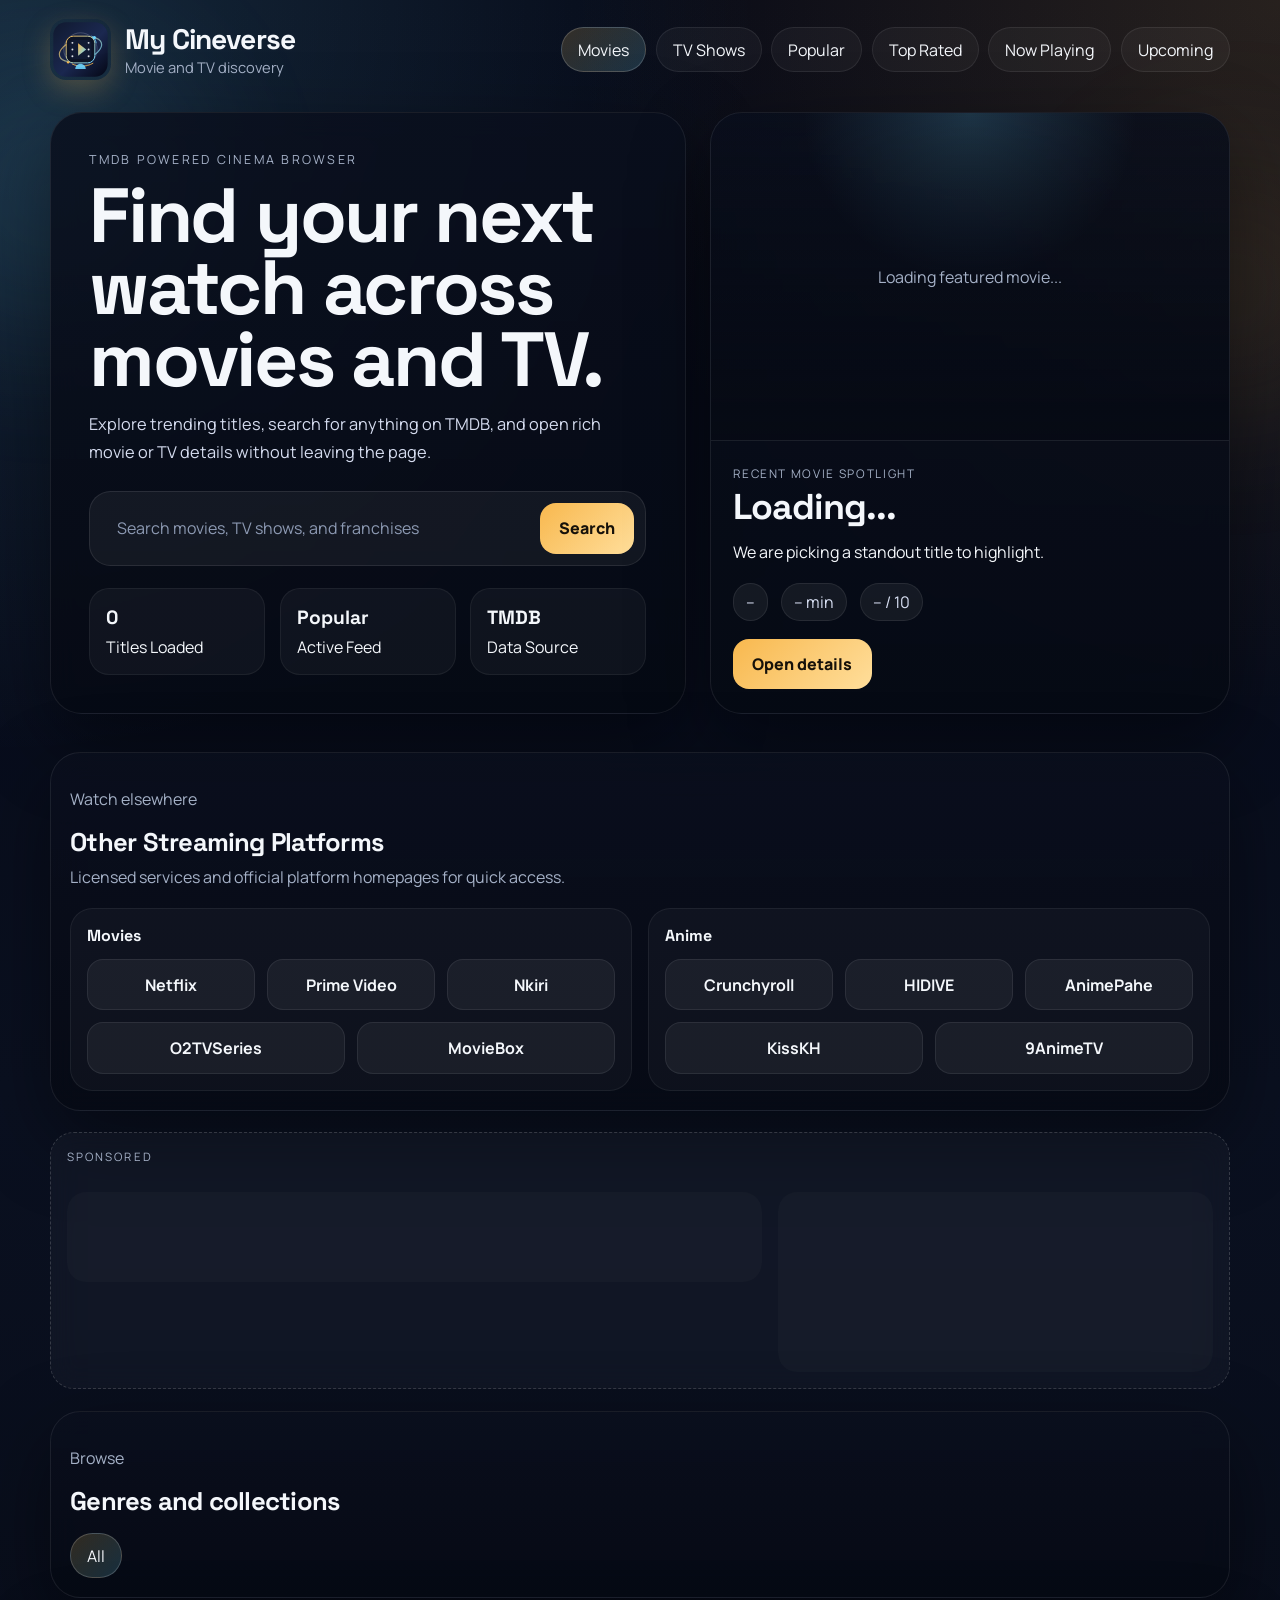
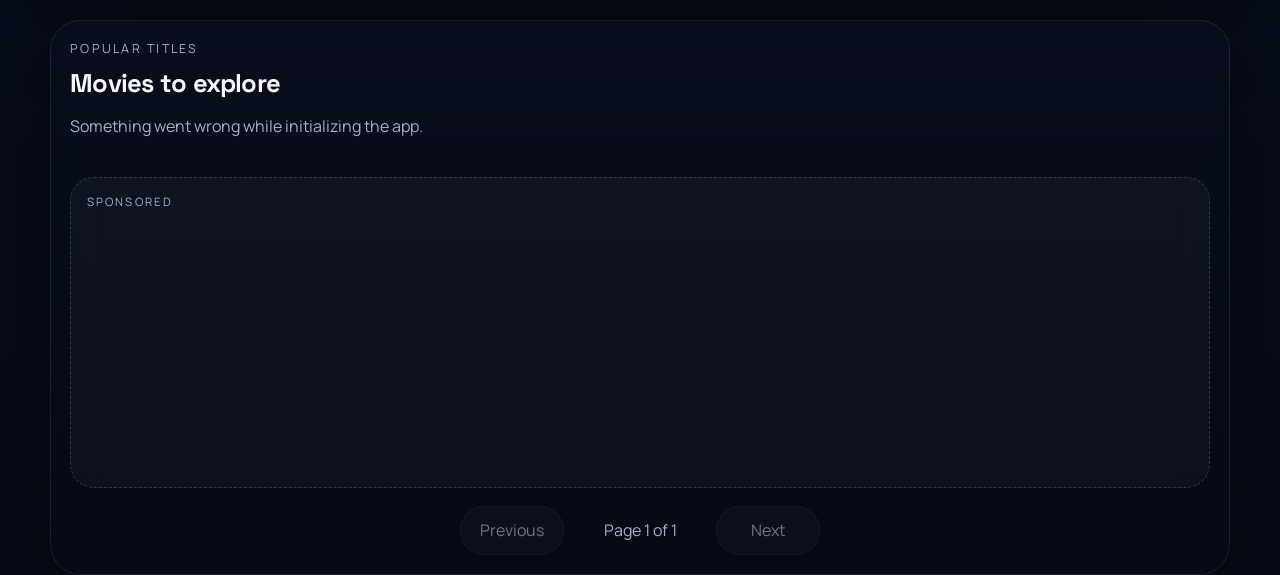
==== index.html @ ca55518a "Switch to Monetag multitag" ====
<!DOCTYPE html>
<html lang="en">
<head>
  <meta charset="UTF-8" />
  <meta name="viewport" content="width=device-width, initial-scale=1.0" />
  <meta name="theme-color" content="#0b1020" />
  <title>MyCineverse | TMDB Movie & TV Explorer</title>
  <link rel="preconnect" href="https://fonts.googleapis.com" />
  <link rel="preconnect" href="https://fonts.gstatic.com" crossorigin />
  <link href="https://fonts.googleapis.com/css2?family=Manrope:wght@400;500;600;700;800&family=Space+Grotesk:wght@500;700&display=swap" rel="stylesheet" />
  <link rel="stylesheet" href="styles.css" />
</head>
<body>
  <div class="bg-orb bg-orb-one"></div>
  <div class="bg-orb bg-orb-two"></div>

  <header class="topbar">
    <a class="brand" href="#">
      <img class="brand-mark" src="assets/images/logo.svg" alt="" aria-hidden="true" />
      <span class="brand-text">
        <strong>My Cineverse</strong>
        <small>Movie and TV discovery</small>
      </span>
    </a>

    <nav class="topbar-links" aria-label="Primary">
      <button class="nav-link active" data-media="movie">Movies</button>
      <button class="nav-link" data-media="tv">TV Shows</button>
      <button class="nav-link" data-section="popular">Popular</button>
      <button class="nav-link" data-section="top_rated">Top Rated</button>
      <button class="nav-link" data-section="now_playing">Now Playing</button>
      <button class="nav-link" data-section="upcoming">Upcoming</button>
    </nav>
  </header>

  <main>
    <section class="hero" id="hero">
      <div class="hero-copy">
        <p class="eyebrow">TMDB powered cinema browser</p>
        <h1>Find your next watch across movies and TV.</h1>
        <p class="hero-text">
          Explore trending titles, search for anything on TMDB, and open rich movie or TV details without leaving the page.
        </p>

        <form class="search-bar" id="search-form" autocomplete="off">
          <input
            id="search-input"
            type="search"
            placeholder="Search movies, TV shows, and franchises"
            aria-label="Search movies and TV"
          />
          <button type="submit">Search</button>
        </form>

        <div class="hero-stats">
          <div>
            <strong id="stat-count">0</strong>
            <span>Titles Loaded</span>
          </div>
          <div>
            <strong id="stat-section">Popular</strong>
            <span>Active Feed</span>
          </div>
          <div>
            <strong id="stat-rating">TMDB</strong>
            <span>Data Source</span>
          </div>
        </div>
      </div>

      <aside class="feature-panel" aria-live="polite">
        <div class="feature-media" id="feature-media">
          <div class="feature-placeholder">Loading featured movie...</div>
        </div>
        <div class="feature-copy">
          <p class="feature-label" id="feature-label">Recent movie spotlight</p>
          <h2 id="feature-title">Loading...</h2>
          <p id="feature-overview">We are picking a standout title to highlight.</p>
          <div class="feature-meta">
            <span id="feature-year">--</span>
            <span id="feature-runtime">-- min</span>
            <span id="feature-score">-- / 10</span>
          </div>
          <button class="ghost-button" id="feature-open">Open details</button>
        </div>
      </aside>
    </section>

    <section class="platforms-panel" aria-labelledby="platforms-title">
      <div class="section-title">
        <p>Watch elsewhere</p>
        <h2 id="platforms-title">Other Streaming Platforms</h2>
      </div>
      <p class="platforms-note">
        Licensed services and official platform homepages for quick access.
      </p>
      <div class="platform-groups">
        <div class="platform-group">
          <h3>Movies</h3>
          <div class="platform-grid">
            <a class="platform-card" href="https://www.netflix.com" target="_blank" rel="noreferrer">Netflix</a>
            <a class="platform-card" href="https://www.primevideo.com" target="_blank" rel="noreferrer">Prime Video</a>
            <a class="platform-card" href="https://nkiri.ink" target="_blank" rel="noreferrer">Nkiri</a>
            <a class="platform-card" href="https://o2tvseries.com" target="_blank" rel="noreferrer">O2TVSeries</a>
            <a class="platform-card" href="https://moviebox.ph" target="_blank" rel="noreferrer">MovieBox</a>
          </div>
        </div>
        <div class="platform-group">
          <h3>Anime</h3>
          <div class="platform-grid">
            <a class="platform-card" href="https://www.crunchyroll.com" target="_blank" rel="noreferrer">Crunchyroll</a>
            <a class="platform-card" href="https://www.hidive.com" target="_blank" rel="noreferrer">HIDIVE</a>
            <a class="platform-card" href="https://animepahe.pw" target="_blank" rel="noreferrer">AnimePahe</a>
            <a class="platform-card" href="https://kisskh.do" target="_blank" rel="noreferrer">KissKH</a>
            <a class="platform-card" href="https://9animetv.do" target="_blank" rel="noreferrer">9AnimeTV</a>
          </div>
        </div>
      </div>
    </section>

    <section class="ad-block ad-top" aria-label="Advertisement">
      <div class="ad-label">Sponsored</div>
      <div class="ad-row">
        <div class="ad-slot ad-slot-728x90" data-ad-slot="leaderboard"></div>
        <div class="ad-slot ad-slot-320x50" data-ad-slot="mobile-banner"></div>
        <div class="ad-slot ad-slot-native" data-ad-slot="native-banner"></div>
      </div>
    </section>

    <section class="toolbar">
      <div class="section-title">
        <p>Browse</p>
        <h2>Genres and collections</h2>
      </div>
      <div class="pill-row" id="genre-row">
        <button class="pill active" data-genre="all">All</button>
        <span class="pill pill-muted">Loading genres...</span>
      </div>
    </section>

    <section class="results">
      <div class="results-head">
        <div>
          <p class="eyebrow" id="results-label">Popular titles</p>
          <h2 id="results-title">Movies to explore</h2>
        </div>
        <button class="text-button" id="clear-search" hidden>Clear search</button>
      </div>

      <div class="status" id="status" role="status" aria-live="polite"></div>
      <div class="movie-grid" id="movie-grid"></div>
      <section class="ad-block ad-rectangle" aria-label="Advertisement">
        <div class="ad-label">Sponsored</div>
        <div class="ad-slot ad-slot-300x250" data-ad-slot="rectangle"></div>
      </section>
      <div class="pagination" id="pagination" aria-label="Pagination">
        <button class="page-button" id="prev-page" disabled>Previous</button>
        <span class="page-indicator" id="page-indicator">Page 1 of 1</span>
        <button class="page-button" id="next-page" disabled>Next</button>
      </div>
    </section>
  </main>

  <dialog class="movie-modal" id="movie-modal">
    <button class="modal-close" id="close-modal" aria-label="Close details">×</button>
    <div class="modal-body" id="modal-body"></div>
  </dialog>

  <script src="assets/js/tmdb-config.js"></script>
  <script src="https://quge5.com/88/tag.min.js" data-zone="239732" async data-cfasync="false"></script>
  <script src="script.js"></script>
</body>
</html>
---- styles.css ----
:root {
  --bg: #070b16;
  --bg-soft: rgba(13, 20, 40, 0.72);
  --surface: rgba(12, 18, 34, 0.9);
  --surface-2: rgba(18, 26, 48, 0.88);
  --line: rgba(255, 255, 255, 0.08);
  --text: #f4f7fb;
  --muted: #a5b1c7;
  --accent: #f8b84e;
  --accent-2: #6dd6ff;
  --good: #5ef0a6;
  --shadow: 0 28px 80px rgba(0, 0, 0, 0.42);
}

* {
  box-sizing: border-box;
}

html {
  scroll-behavior: smooth;
}

body {
  margin: 0;
  min-height: 100vh;
  color: var(--text);
  background:
    radial-gradient(circle at top left, rgba(109, 214, 255, 0.16), transparent 30%),
    radial-gradient(circle at top right, rgba(248, 184, 78, 0.14), transparent 28%),
    linear-gradient(180deg, #050816 0%, #0a1020 50%, #070b16 100%);
  font-family: "Manrope", sans-serif;
  overflow-x: hidden;
}

button,
input {
  font: inherit;
}

button {
  cursor: pointer;
}

.bg-orb {
  position: fixed;
  z-index: -1;
  border-radius: 50%;
  filter: blur(80px);
  opacity: 0.35;
}

.bg-orb-one {
  top: 3rem;
  left: -6rem;
  width: 18rem;
  height: 18rem;
  background: rgba(109, 214, 255, 0.35);
}

.bg-orb-two {
  top: 10rem;
  right: -5rem;
  width: 16rem;
  height: 16rem;
  background: rgba(248, 184, 78, 0.28);
}

.topbar,
main {
  width: min(1180px, calc(100% - 2rem));
  margin: 0 auto;
}

.topbar {
  display: flex;
  align-items: center;
  justify-content: space-between;
  gap: 1rem;
  padding: 1.2rem 0 0.5rem;
}

.brand {
  display: inline-flex;
  align-items: center;
  gap: 0.9rem;
  text-decoration: none;
  color: var(--text);
}

.brand-mark {
  width: 3.8rem;
  height: 3.8rem;
  display: block;
  border-radius: 1rem;
  object-fit: cover;
  box-shadow: 0 10px 28px rgba(248, 184, 78, 0.25);
}

.brand-text {
  display: grid;
  line-height: 1.1;
}

.brand-text strong {
  font-size: clamp(1.55rem, 2.2vw, 2.45rem);
}

.brand-text small {
  font-size: 0.92rem;
  margin-top: 0.2rem;
}

.brand-text strong,
.section-title h2,
.hero h1,
.feature-copy h2,
.results-head h2,
.modal-copy h2 {
  font-family: "Space Grotesk", sans-serif;
  letter-spacing: -0.03em;
}

.brand-text small,
.eyebrow,
.feature-label,
.section-title p,
.results-head p,
.meta-line,
.pill,
.movie-card .card-meta,
.movie-card .card-overview,
.status {
  color: var(--muted);
}

.topbar-links {
  display: flex;
  flex-wrap: wrap;
  gap: 0.6rem;
}

.nav-link,
.pill,
.ghost-button,
.text-button,
.modal-close {
  border: 1px solid var(--line);
  background: rgba(255, 255, 255, 0.04);
  color: var(--text);
  transition: transform 0.2s ease, border-color 0.2s ease, background 0.2s ease;
}

.nav-link,
.pill {
  border-radius: 999px;
  padding: 0.65rem 1rem;
}

.nav-link.active,
.pill.active {
  background: linear-gradient(135deg, rgba(248, 184, 78, 0.18), rgba(109, 214, 255, 0.18));
  border-color: rgba(255, 255, 255, 0.18);
}

.nav-link:hover,
.pill:hover,
.ghost-button:hover,
.text-button:hover,
.modal-close:hover {
  transform: translateY(-1px);
  border-color: rgba(255, 255, 255, 0.18);
}

.hero {
  display: grid;
  grid-template-columns: 1.1fr 0.9fr;
  gap: 1.5rem;
  align-items: stretch;
  padding: 1.5rem 0 1rem;
}

.hero-copy,
.feature-panel,
.toolbar,
.results {
  border: 1px solid var(--line);
  background: linear-gradient(180deg, rgba(10, 15, 29, 0.85), rgba(6, 10, 20, 0.9));
  backdrop-filter: blur(14px);
  box-shadow: var(--shadow);
}

.hero-copy {
  border-radius: 2rem;
  padding: clamp(1.5rem, 3vw, 3rem);
}

.eyebrow {
  margin: 0 0 0.65rem;
  font-size: 0.78rem;
  text-transform: uppercase;
  letter-spacing: 0.18em;
}

.hero h1 {
  margin: 0;
  font-size: clamp(2.6rem, 6vw, 5.5rem);
  line-height: 0.94;
  max-width: 11ch;
}

.hero-text {
  max-width: 58ch;
  font-size: 1.02rem;
  line-height: 1.7;
  color: #d5dcef;
  margin: 1rem 0 1.5rem;
}

.search-bar {
  display: grid;
  grid-template-columns: 1fr auto;
  gap: 0.75rem;
  padding: 0.7rem;
  border-radius: 1.35rem;
  background: rgba(255, 255, 255, 0.05);
  border: 1px solid rgba(255, 255, 255, 0.09);
}

.search-bar input {
  width: 100%;
  border: 0;
  outline: 0;
  background: transparent;
  color: var(--text);
  padding: 0.85rem 0.95rem;
}

.search-bar input::placeholder {
  color: #8d9ab3;
}

.search-bar button,
.ghost-button {
  border-radius: 1rem;
  border: 0;
  background: linear-gradient(135deg, var(--accent), #ffde9b);
  color: #16110a;
  font-weight: 800;
  padding: 0.9rem 1.2rem;
}

.hero-stats {
  display: grid;
  grid-template-columns: repeat(3, minmax(0, 1fr));
  gap: 0.9rem;
  margin-top: 1.4rem;
}

.hero-stats div {
  padding: 1rem;
  border-radius: 1.25rem;
  background: rgba(255, 255, 255, 0.04);
  border: 1px solid rgba(255, 255, 255, 0.06);
}

.hero-stats strong {
  display: block;
  font-family: "Space Grotesk", sans-serif;
  font-size: 1.2rem;
  margin-bottom: 0.35rem;
}

.feature-panel {
  border-radius: 2rem;
  overflow: hidden;
  display: grid;
  grid-template-rows: minmax(280px, 1fr) auto;
}

.feature-panel.is-switching .feature-media,
.feature-panel.is-switching .feature-copy {
  animation: featureSwap 0.55s ease;
}

.feature-media {
  min-height: 290px;
  background:
    linear-gradient(180deg, rgba(6, 10, 20, 0.08), rgba(6, 10, 20, 0.88)),
    radial-gradient(circle at top, rgba(109, 214, 255, 0.2), transparent 40%);
}

.feature-media img {
  width: 100%;
  height: 100%;
  object-fit: cover;
  display: block;
}

.feature-placeholder {
  min-height: 100%;
  display: grid;
  place-items: center;
  color: var(--muted);
  padding: 2rem;
  text-align: center;
}

.feature-copy {
  padding: 1.4rem 1.4rem 1.5rem;
  border-top: 1px solid var(--line);
}

.feature-label {
  margin: 0 0 0.35rem;
  text-transform: uppercase;
  letter-spacing: 0.14em;
  font-size: 0.74rem;
}

.feature-copy h2 {
  margin: 0 0 0.65rem;
  font-size: clamp(1.6rem, 2.8vw, 2.4rem);
}

.feature-copy p {
  margin: 0;
  line-height: 1.7;
}

.feature-meta {
  display: flex;
  flex-wrap: wrap;
  gap: 0.8rem;
  margin: 1rem 0 1.1rem;
  color: #d9e1f4;
}

.feature-meta span {
  padding: 0.45rem 0.75rem;
  border-radius: 999px;
  background: rgba(255, 255, 255, 0.06);
  border: 1px solid rgba(255, 255, 255, 0.08);
}

.toolbar,
.results {
  margin-top: 1.35rem;
  border-radius: 1.9rem;
  padding: 1.2rem;
}

.ad-block {
  margin-top: 1.35rem;
  padding: 1rem;
  border-radius: 1.5rem;
  border: 1px dashed rgba(255, 255, 255, 0.16);
  background: rgba(255, 255, 255, 0.03);
  backdrop-filter: blur(14px);
}

.ad-label {
  margin-bottom: 0.75rem;
  font-size: 0.72rem;
  text-transform: uppercase;
  letter-spacing: 0.18em;
  color: var(--muted);
}

.ad-slot {
  display: flex;
  justify-content: center;
  align-items: center;
  overflow: hidden;
}

.ad-slot-728x90,
.ad-slot-300x250,
.ad-slot-native {
  min-height: 90px;
}

.ad-slot-300x250 {
  min-height: 250px;
}

.ad-slot-native {
  min-height: 180px;
}

.ad-leaderboard {
  display: grid;
  grid-template-columns: 1fr;
  gap: 0.85rem;
}

.ad-top {
  display: grid;
  grid-template-columns: 1fr;
  gap: 1rem;
}

.ad-row {
  display: grid;
  grid-template-columns: 1fr;
  gap: 1rem;
}

.ad-top .ad-slot {
  background: rgba(255, 255, 255, 0.02);
  border-radius: 1.2rem;
  padding: 0.75rem;
}

.ad-page {
  display: grid;
  gap: 1rem;
  max-width: 1024px;
  margin: 0 auto;
  padding: 1rem;
}

.ad-page-copy {
  padding: 1.15rem 1.2rem;
  border-radius: 1.5rem;
  background: rgba(255, 255, 255, 0.05);
  border: 1px solid rgba(255, 255, 255, 0.1);
}

.ad-page-copy h1 {
  margin: 0 0 0.8rem;
  font-size: 1.7rem;
}

.ad-page-copy p {
  margin: 0 0 0.7rem;
  color: var(--muted);
}

.ad-page-note {
  margin-top: 0.2rem;
}

@media (min-width: 901px) {
  .ad-row {
    grid-template-columns: minmax(320px, 1.6fr) minmax(260px, 1fr);
    align-items: start;
  }
}

.platforms-panel {
  margin-top: 1.35rem;
  border-radius: 1.9rem;
  padding: 1.2rem;
  border: 1px solid var(--line);
  background: linear-gradient(180deg, rgba(10, 15, 29, 0.85), rgba(6, 10, 20, 0.9));
  backdrop-filter: blur(14px);
  box-shadow: var(--shadow);
}

.platforms-note {
  margin: 0.4rem 0 1rem;
  color: var(--muted);
  line-height: 1.7;
}

.platform-groups {
  display: grid;
  grid-template-columns: repeat(2, minmax(0, 1fr));
  gap: 1rem;
}

.platform-group {
  padding: 1rem;
  border-radius: 1.4rem;
  background: rgba(255, 255, 255, 0.03);
  border: 1px solid rgba(255, 255, 255, 0.06);
}

.platform-group h3 {
  margin: 0 0 0.85rem;
  font-family: "Space Grotesk", sans-serif;
  font-size: 1rem;
}

.platform-grid {
  display: flex;
  flex-wrap: wrap;
  gap: 0.75rem;
}

.platform-card {
  flex: 1 1 160px;
  display: inline-flex;
  align-items: center;
  justify-content: center;
  min-height: 3rem;
  padding: 0.85rem 1rem;
  border-radius: 1rem;
  border: 1px solid rgba(255, 255, 255, 0.08);
  background: rgba(255, 255, 255, 0.05);
  color: var(--text);
  text-decoration: none;
  font-weight: 700;
  transition: transform 0.2s ease, border-color 0.2s ease, background 0.2s ease;
}

.platform-card:hover {
  transform: translateY(-2px);
  border-color: rgba(255, 255, 255, 0.18);
  background: rgba(255, 255, 255, 0.08);
}

.toolbar {
  display: grid;
  gap: 1rem;
}

.section-title h2,
.results-head h2 {
  margin: 0.15rem 0 0;
  font-size: clamp(1.3rem, 2vw, 2rem);
}

.pill-row {
  display: flex;
  flex-wrap: wrap;
  gap: 0.65rem;
}

.pill-muted {
  color: #7e889e;
}

.results-head {
  display: flex;
  align-items: center;
  justify-content: space-between;
  gap: 1rem;
  margin-bottom: 1rem;
}

.text-button {
  border-radius: 999px;
  padding: 0.65rem 0.95rem;
}

.status {
  min-height: 1.5rem;
  margin-bottom: 1rem;
}

.pagination {
  display: flex;
  align-items: center;
  justify-content: center;
  gap: 0.75rem;
  margin-top: 1.1rem;
}

.page-button {
  border: 1px solid var(--line);
  border-radius: 999px;
  background: rgba(255, 255, 255, 0.05);
  color: var(--text);
  padding: 0.8rem 1rem;
  min-width: 6.5rem;
}

.page-button:disabled {
  opacity: 0.45;
  cursor: not-allowed;
}

.page-indicator {
  min-width: 8rem;
  text-align: center;
  color: var(--muted);
}

.movie-grid {
  display: grid;
  grid-template-columns: repeat(auto-fill, minmax(160px, 1fr));
  gap: 1rem;
}

.movie-card {
  border-radius: 1.4rem;
  overflow: hidden;
  border: 1px solid rgba(255, 255, 255, 0.08);
  background: linear-gradient(180deg, rgba(255, 255, 255, 0.05), rgba(255, 255, 255, 0.02));
  min-height: 100%;
  display: flex;
  flex-direction: column;
  transition: transform 0.22s ease, border-color 0.22s ease;
}

.movie-card:hover {
  transform: translateY(-4px);
  border-color: rgba(255, 255, 255, 0.18);
}

.poster-wrap {
  aspect-ratio: 2 / 3;
  position: relative;
  overflow: hidden;
  background: #10192f;
}

.poster-wrap img {
  width: 100%;
  height: 100%;
  object-fit: cover;
  display: block;
}

.rating-badge {
  position: absolute;
  top: 0.8rem;
  left: 0.8rem;
  padding: 0.4rem 0.6rem;
  border-radius: 999px;
  background: rgba(7, 11, 22, 0.82);
  border: 1px solid rgba(255, 255, 255, 0.12);
  font-size: 0.82rem;
  font-weight: 700;
}

.movie-card-body {
  padding: 0.9rem;
  display: grid;
  gap: 0.45rem;
}

.movie-card h3 {
  margin: 0;
  font-size: 1rem;
  line-height: 1.25;
}

.movie-card .card-meta {
  display: flex;
  justify-content: space-between;
  gap: 0.5rem;
  font-size: 0.86rem;
}

.movie-card .card-overview {
  margin: 0;
  font-size: 0.9rem;
  line-height: 1.55;
  display: -webkit-box;
  -webkit-line-clamp: 3;
  -webkit-box-orient: vertical;
  overflow: hidden;
}

.movie-card .open-details {
  margin-top: 0.2rem;
  border: 0;
  border-radius: 0.9rem;
  background: rgba(255, 255, 255, 0.06);
  color: var(--text);
  padding: 0.7rem 0.9rem;
}

.movie-modal {
  width: min(920px, calc(100% - 1.25rem));
  border: 1px solid rgba(255, 255, 255, 0.1);
  border-radius: 1.8rem;
  background: linear-gradient(180deg, rgba(12, 18, 34, 0.98), rgba(8, 12, 24, 0.98));
  color: var(--text);
  box-shadow: var(--shadow);
  padding: 1rem;
}

.movie-modal::backdrop {
  background: rgba(2, 4, 10, 0.72);
  backdrop-filter: blur(8px);
}

.modal-close {
  width: 2.5rem;
  height: 2.5rem;
  border-radius: 50%;
  float: right;
  font-size: 1.3rem;
}

.modal-body {
  clear: both;
  display: grid;
  grid-template-columns: 280px minmax(0, 1fr);
  gap: 1.25rem;
  padding-top: 0.25rem;
}

.modal-poster {
  border-radius: 1.2rem;
  overflow: hidden;
  background: #10192f;
  aspect-ratio: 2 / 3;
}

.modal-poster img {
  width: 100%;
  height: 100%;
  display: block;
  object-fit: cover;
}

.modal-copy h2 {
  margin: 0;
  font-size: clamp(1.8rem, 3vw, 3rem);
}

.modal-copy .meta-line {
  display: flex;
  flex-wrap: wrap;
  gap: 0.75rem;
  margin: 0.8rem 0 1rem;
}

.meta-pill {
  padding: 0.45rem 0.72rem;
  border-radius: 999px;
  background: rgba(255, 255, 255, 0.06);
  border: 1px solid rgba(255, 255, 255, 0.08);
}

.modal-copy p {
  line-height: 1.75;
  color: #d7dfef;
}

.cast-list,
.genre-list {
  display: flex;
  flex-wrap: wrap;
  gap: 0.5rem;
  margin-top: 1rem;
}

.cast-list span,
.genre-list span {
  padding: 0.45rem 0.7rem;
  border-radius: 999px;
  background: rgba(255, 255, 255, 0.05);
  border: 1px solid rgba(255, 255, 255, 0.06);
}

.modal-actions {
  display: flex;
  flex-wrap: wrap;
  gap: 0.75rem;
  margin-top: 1.2rem;
}

.modal-actions a,
.modal-actions button {
  display: inline-flex;
  align-items: center;
  justify-content: center;
  border-radius: 1rem;
  padding: 0.85rem 1rem;
  text-decoration: none;
}

.modal-actions .primary {
  background: linear-gradient(135deg, var(--accent), #ffe2a3);
  color: #16110a;
  font-weight: 800;
}

.modal-actions .secondary {
  background: rgba(255, 255, 255, 0.05);
  color: var(--text);
  border: 1px solid rgba(255, 255, 255, 0.08);
}

.watch-section {
  margin-top: 1rem;
}

.watch-section h3 {
  margin: 0 0 0.75rem;
  font-family: "Space Grotesk", sans-serif;
  font-size: 1rem;
}

.provider-grid {
  display: flex;
  flex-wrap: wrap;
  gap: 0.65rem;
}

.provider-pill,
.provider-empty {
  display: inline-flex;
  align-items: center;
  justify-content: center;
  padding: 0.75rem 0.9rem;
  border-radius: 999px;
  border: 1px solid rgba(255, 255, 255, 0.08);
  background: rgba(255, 255, 255, 0.05);
  color: var(--text);
}

.provider-pill {
  text-decoration: none;
  transition: transform 0.2s ease, border-color 0.2s ease, background 0.2s ease;
}

.provider-pill:hover {
  transform: translateY(-1px);
  border-color: rgba(255, 255, 255, 0.18);
  background: rgba(255, 255, 255, 0.08);
}

.skeleton {
  position: relative;
  overflow: hidden;
  background: rgba(255, 255, 255, 0.05);
}

.skeleton::after {
  content: "";
  position: absolute;
  inset: 0;
  transform: translateX(-100%);
  background: linear-gradient(90deg, transparent, rgba(255, 255, 255, 0.12), transparent);
  animation: shimmer 1.4s infinite;
}

.error-page {
  min-height: 100vh;
  display: grid;
  place-items: center;
  width: min(1180px, calc(100% - 2rem));
  margin: 0 auto;
}

.error-card {
  width: min(760px, 100%);
  padding: clamp(1.8rem, 4vw, 3.5rem);
  border-radius: 2rem;
  border: 1px solid var(--line);
  background: linear-gradient(180deg, rgba(10, 15, 29, 0.92), rgba(6, 10, 20, 0.96));
  box-shadow: var(--shadow);
  text-align: center;
}

.error-card h1 {
  margin: 0;
  font-family: "Space Grotesk", sans-serif;
  font-size: clamp(4rem, 12vw, 8rem);
  line-height: 1;
  letter-spacing: -0.06em;
}

.error-card h2 {
  margin: 0.5rem 0 1rem;
  font-family: "Space Grotesk", sans-serif;
  font-size: clamp(1.4rem, 3vw, 2.2rem);
}

.error-card p {
  margin: 0 auto 1.5rem;
  max-width: 52ch;
  color: #d7dfef;
  line-height: 1.75;
}

@keyframes shimmer {
  100% {
    transform: translateX(100%);
  }
}

@keyframes featureSwap {
  0% {
    opacity: 0.4;
    transform: translateX(18px);
  }
  100% {
    opacity: 1;
    transform: translateX(0);
  }
}

@media (max-width: 920px) {
  .hero,
  .modal-body {
    grid-template-columns: 1fr;
  }

  .feature-panel {
    order: -1;
  }

  .platform-groups {
    grid-template-columns: 1fr;
  }
}

@media (max-width: 700px) {
  .topbar,
  main {
    width: min(100%, calc(100% - 1rem));
  }

  .topbar {
    flex-direction: column;
    align-items: flex-start;
    padding-top: 0.85rem;
  }

  .brand {
    gap: 0.7rem;
  }

  .brand-mark {
    width: 3.2rem;
    height: 3.2rem;
    flex: 0 0 auto;
  }

  .brand-text strong {
    font-size: clamp(1.35rem, 6vw, 1.8rem);
  }

  .brand-text small {
    font-size: 0.78rem;
  }

  .topbar-links {
    width: 100%;
    flex-wrap: nowrap;
    overflow-x: auto;
    padding-bottom: 0.25rem;
    scrollbar-width: none;
  }

  .topbar-links::-webkit-scrollbar {
    display: none;
  }

  .nav-link {
    flex: 0 0 auto;
    white-space: nowrap;
    padding: 0.55rem 0.85rem;
    font-size: 0.92rem;
  }

  .hero {
    gap: 1rem;
    padding-top: 1rem;
  }

  .hero-copy,
  .feature-copy,
  .toolbar,
  .results,
  .platforms-panel,
  .ad-block {
    border-radius: 1.35rem;
    padding: 1rem;
  }

  .hero-copy {
    padding: 1.15rem;
  }

  .hero h1 {
    font-size: clamp(2.1rem, 9vw, 3rem);
    line-height: 1;
    max-width: 12ch;
  }

  .hero-text {
    font-size: 0.95rem;
    line-height: 1.65;
    margin: 0.85rem 0 1rem;
  }

  .search-bar {
    grid-template-columns: 1fr;
    gap: 0.6rem;
    padding: 0.55rem;
    border-radius: 1rem;
  }

  .search-bar input,
  .search-bar button {
    padding: 0.8rem 0.9rem;
  }

  .search-bar button {
    width: 100%;
  }

  .hero-stats {
    grid-template-columns: 1fr;
    gap: 0.6rem;
    margin-top: 1rem;
  }

  .hero-stats div {
    padding: 0.85rem;
  }

  .feature-panel {
    border-radius: 1.35rem;
  }

  .feature-media {
    min-height: 220px;
  }

  .feature-copy h2 {
    font-size: 1.4rem;
  }

  .feature-meta {
    gap: 0.45rem;
    margin: 0.85rem 0 0.95rem;
  }

  .feature-meta span,
  .pill,
  .page-button,
  .provider-pill,
  .provider-empty,
  .platform-card {
    font-size: 0.9rem;
  }

  .platform-grid {
    gap: 0.55rem;
  }

  .platform-card {
    min-height: 2.65rem;
  }

  .ad-block {
    padding: 0.85rem;
  }

  .ad-label {
    margin-bottom: 0.55rem;
  }

  .ad-slot {
    width: 100%;
  }

  .ad-slot-native {
    min-height: 140px;
  }

  .results-head {
    flex-direction: column;
    align-items: flex-start;
    gap: 0.65rem;
    margin-bottom: 0.9rem;
  }

  .results h2 {
    font-size: 1.35rem;
  }

  .movie-grid {
    grid-template-columns: repeat(2, minmax(0, 1fr));
    gap: 0.75rem;
  }

  .movie-card {
    border-radius: 1rem;
  }

  .movie-card-body {
    padding: 0.75rem;
    gap: 0.35rem;
  }

  .movie-card h3 {
    font-size: 0.95rem;
  }

  .movie-card .card-overview {
    font-size: 0.82rem;
    line-height: 1.45;
    -webkit-line-clamp: 2;
  }

  .results {
    padding-bottom: 1rem;
  }

  .pagination {
    flex-wrap: wrap;
    gap: 0.55rem;
    margin-top: 0.9rem;
  }

  .page-indicator {
    width: 100%;
    order: -1;
  }

  .page-button {
    min-width: 0;
    flex: 1 1 40%;
  }

  .movie-modal {
    width: min(100%, calc(100% - 0.5rem));
    padding: 0.8rem;
  }

  .modal-close {
    width: 2.2rem;
    height: 2.2rem;
  }

  .modal-body {
    gap: 1rem;
  }

  .modal-poster {
    aspect-ratio: 16 / 20;
  }

  .modal-copy h2 {
    font-size: 1.45rem;
  }

  .cast-list span,
  .genre-list span {
    font-size: 0.84rem;
  }

  .watch-section h3 {
    font-size: 0.95rem;
  }

  .ad-slot-728x90,
  .ad-slot-300x250 {
    display: none;
  }

  .ad-slot-320x50 {
    display: flex;
    min-height: 50px;
  }
}

@media (min-width: 701px) {
  .ad-slot-320x50 {
    display: none;
  }

  .ad-leaderboard,
  .ad-rectangle,
  .ad-native {
    max-width: 100%;
  }
}
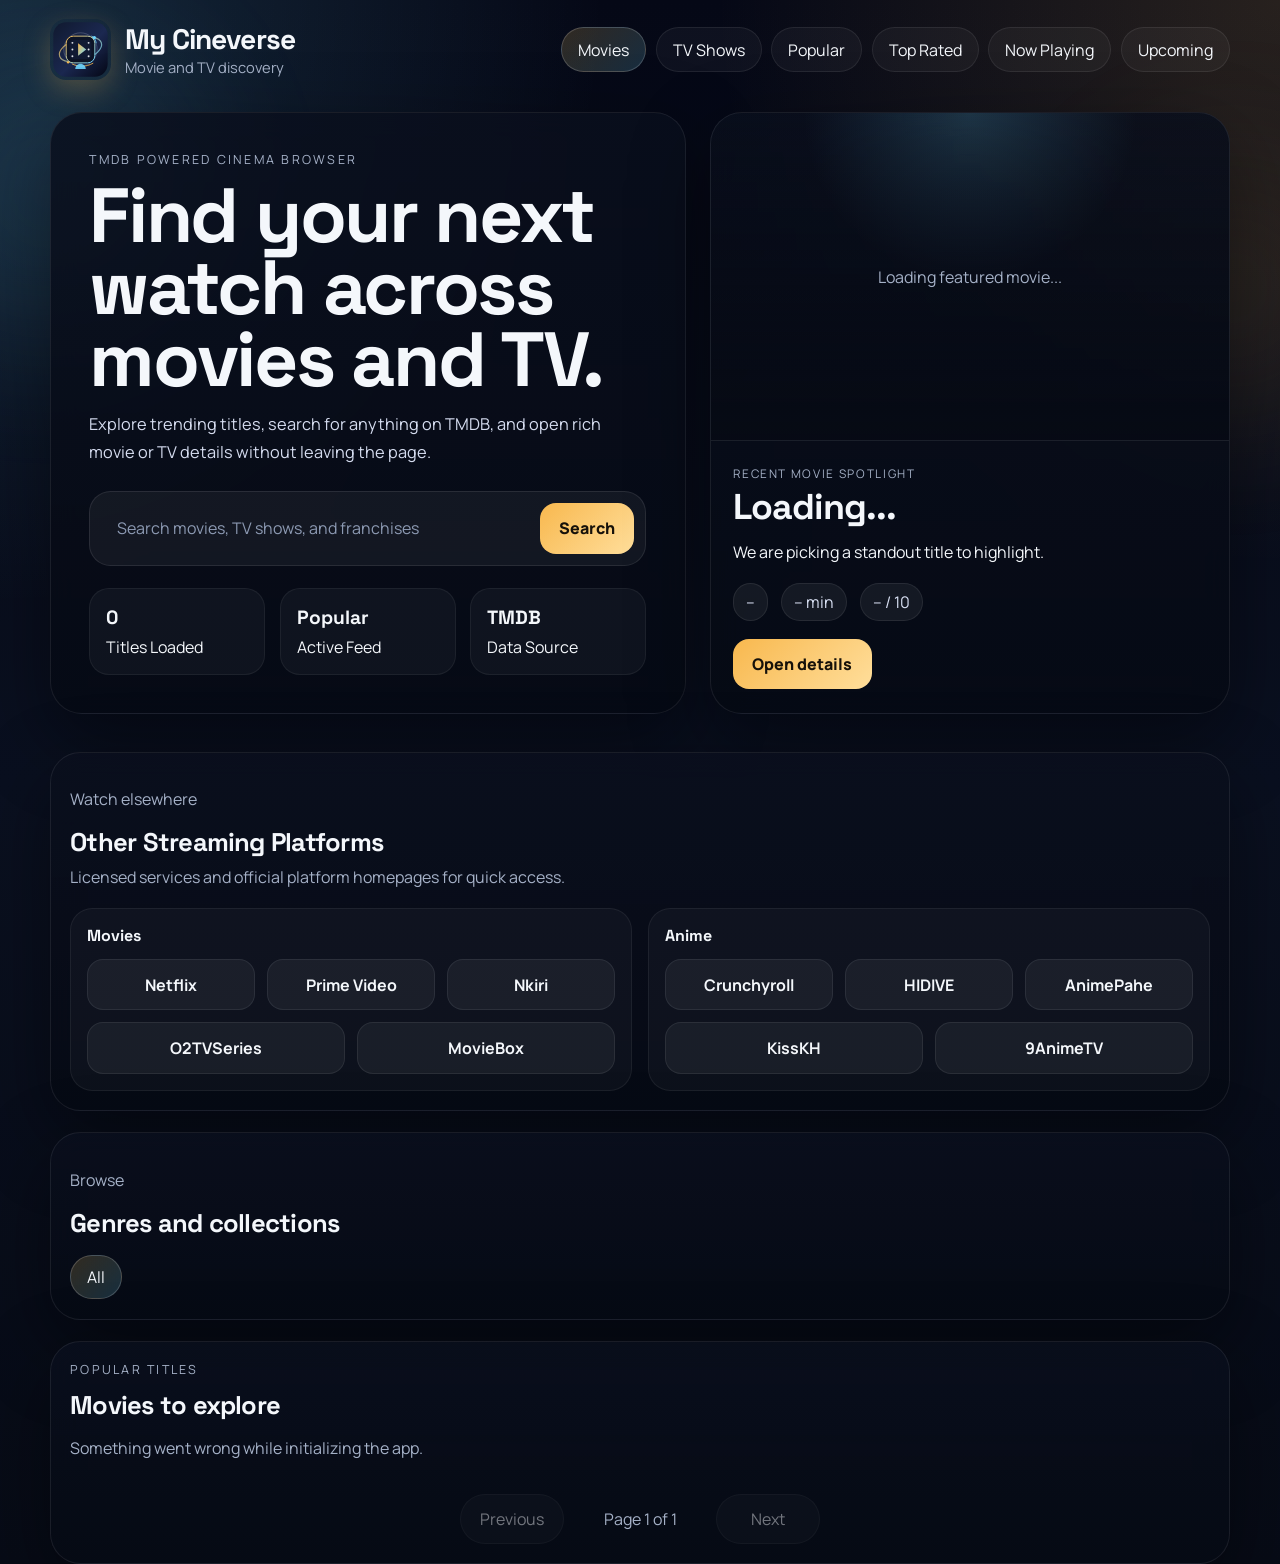
==== commit ee9dea2b: "Remove empty sponsored sections" ====
--- a/index.html
+++ b/index.html
@@ -118,15 +118,6 @@
       </div>
     </section>
 
-    <section class="ad-block ad-top" aria-label="Advertisement">
-      <div class="ad-label">Sponsored</div>
-      <div class="ad-row">
-        <div class="ad-slot ad-slot-728x90" data-ad-slot="leaderboard"></div>
-        <div class="ad-slot ad-slot-320x50" data-ad-slot="mobile-banner"></div>
-        <div class="ad-slot ad-slot-native" data-ad-slot="native-banner"></div>
-      </div>
-    </section>
-
     <section class="toolbar">
       <div class="section-title">
         <p>Browse</p>
@@ -149,10 +140,6 @@
 
       <div class="status" id="status" role="status" aria-live="polite"></div>
       <div class="movie-grid" id="movie-grid"></div>
-      <section class="ad-block ad-rectangle" aria-label="Advertisement">
-        <div class="ad-label">Sponsored</div>
-        <div class="ad-slot ad-slot-300x250" data-ad-slot="rectangle"></div>
-      </section>
       <div class="pagination" id="pagination" aria-label="Pagination">
         <button class="page-button" id="prev-page" disabled>Previous</button>
         <span class="page-indicator" id="page-indicator">Page 1 of 1</span>
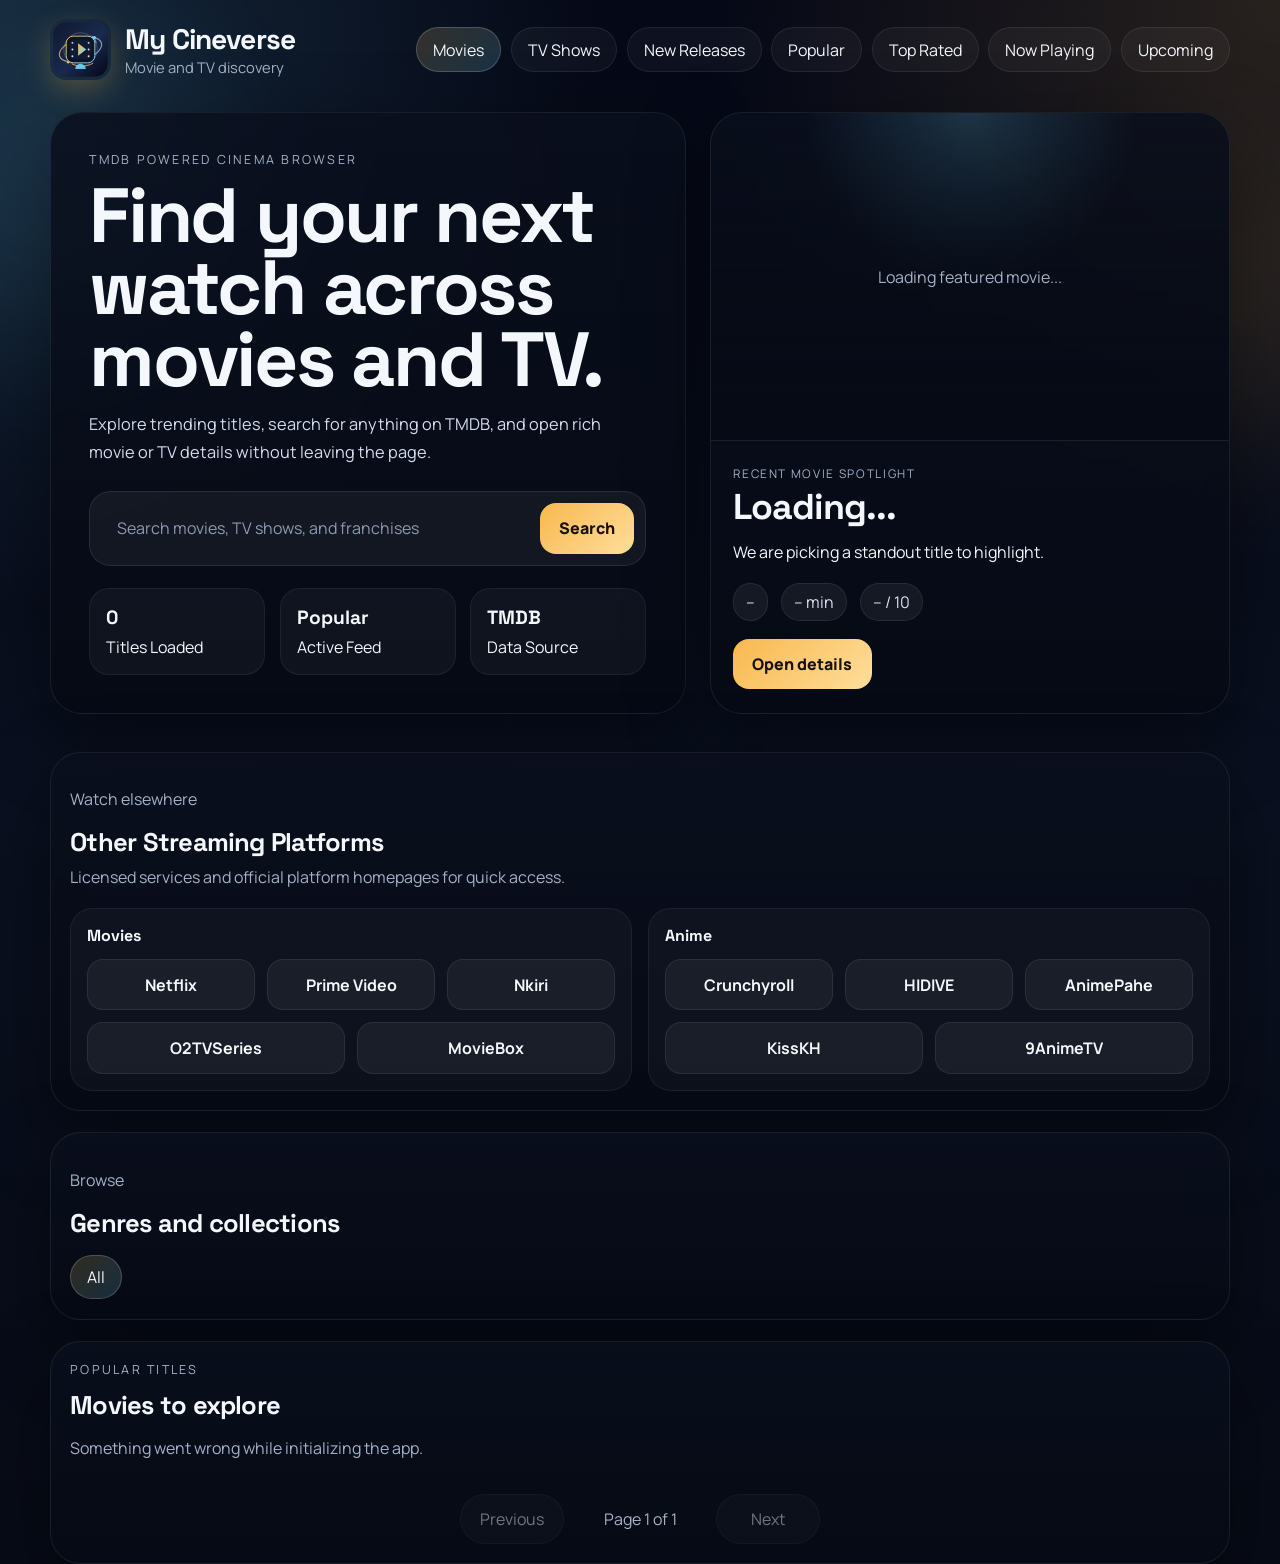
==== commit d4761497: "Add live new releases feed" ====
--- a/index.html
+++ b/index.html
@@ -26,6 +26,7 @@
     <nav class="topbar-links" aria-label="Primary">
       <button class="nav-link active" data-media="movie">Movies</button>
       <button class="nav-link" data-media="tv">TV Shows</button>
+      <button class="nav-link" data-section="new_releases">New Releases</button>
       <button class="nav-link" data-section="popular">Popular</button>
       <button class="nav-link" data-section="top_rated">Top Rated</button>
       <button class="nav-link" data-section="now_playing">Now Playing</button>
--- a/styles.css
+++ b/styles.css
@@ -777,6 +777,12 @@
   border: 1px solid rgba(255, 255, 255, 0.08);
 }
 
+.modal-actions .sponsored {
+  background: linear-gradient(135deg, #7de2a7, #c9f8dd);
+  color: #08140d;
+  font-weight: 800;
+}
+
 .watch-section {
   margin-top: 1rem;
 }
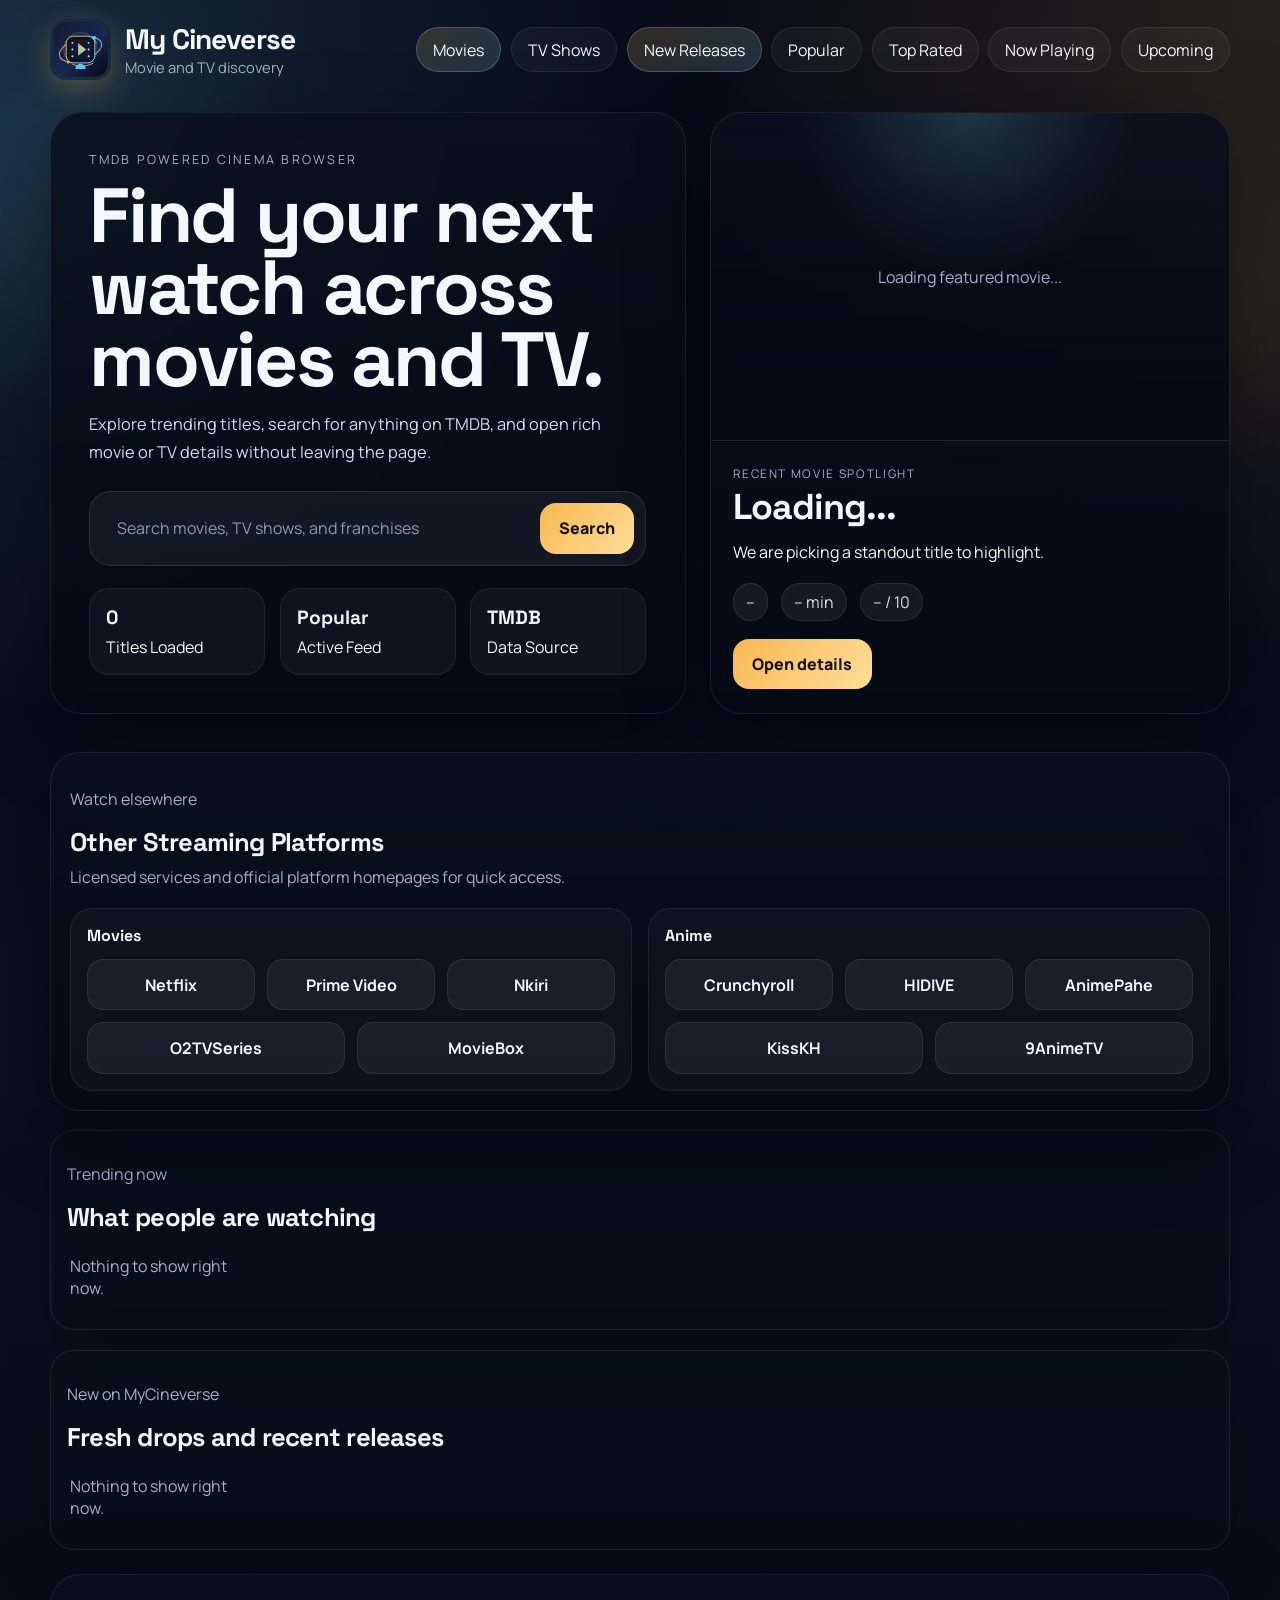
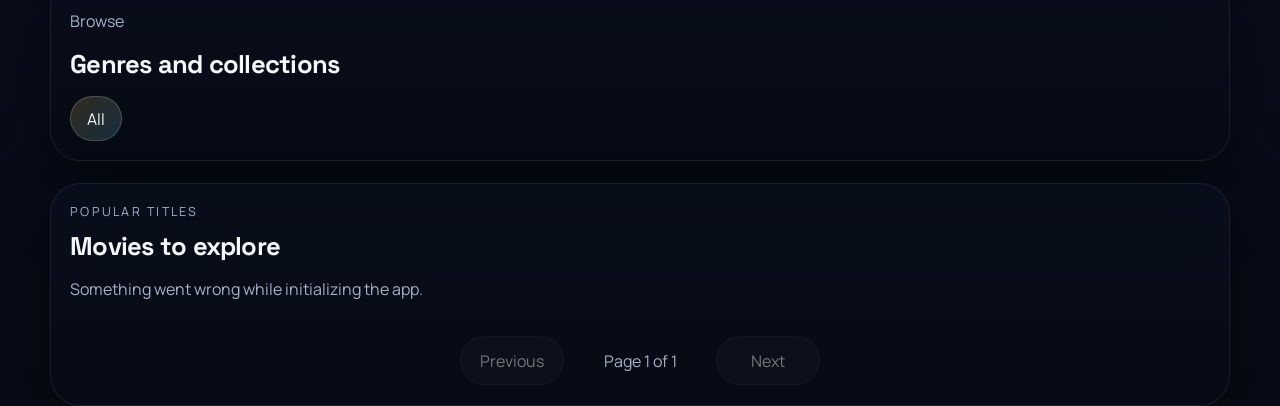
==== commit 5b7178eb: "Add trending and new release shelves" ====
--- a/index.html
+++ b/index.html
@@ -26,7 +26,7 @@
     <nav class="topbar-links" aria-label="Primary">
       <button class="nav-link active" data-media="movie">Movies</button>
       <button class="nav-link" data-media="tv">TV Shows</button>
-      <button class="nav-link" data-section="new_releases">New Releases</button>
+      <button class="nav-link active" data-section="new_releases">New Releases</button>
       <button class="nav-link" data-section="popular">Popular</button>
       <button class="nav-link" data-section="top_rated">Top Rated</button>
       <button class="nav-link" data-section="now_playing">Now Playing</button>
@@ -119,6 +119,23 @@
       </div>
     </section>
 
+    <section class="shelves" aria-label="Featured content rows">
+      <div class="shelf">
+        <div class="section-title shelf-head">
+          <p>Trending now</p>
+          <h2>What people are watching</h2>
+        </div>
+        <div class="shelf-track" id="trending-row"></div>
+      </div>
+      <div class="shelf">
+        <div class="section-title shelf-head">
+          <p>New on MyCineverse</p>
+          <h2>Fresh drops and recent releases</h2>
+        </div>
+        <div class="shelf-track" id="new-on-row"></div>
+      </div>
+    </section>
+
     <section class="toolbar">
       <div class="section-title">
         <p>Browse</p>
--- a/styles.css
+++ b/styles.css
@@ -510,6 +510,88 @@
   background: rgba(255, 255, 255, 0.08);
 }
 
+.shelves {
+  display: grid;
+  gap: 1.25rem;
+  margin: 1.2rem 0 1.5rem;
+}
+
+.shelf {
+  border: 1px solid rgba(255, 255, 255, 0.08);
+  border-radius: 1.5rem;
+  background: rgba(9, 14, 27, 0.7);
+  padding: 1rem;
+  box-shadow: 0 18px 60px rgba(0, 0, 0, 0.2);
+}
+
+.shelf-head {
+  margin-bottom: 0.9rem;
+}
+
+.shelf-track {
+  display: grid;
+  grid-auto-flow: column;
+  grid-auto-columns: minmax(150px, 170px);
+  gap: 0.85rem;
+  overflow-x: auto;
+  padding-bottom: 0.35rem;
+  scroll-snap-type: x proximity;
+}
+
+.shelf-card {
+  scroll-snap-align: start;
+  overflow: hidden;
+  border-radius: 1.15rem;
+  background: rgba(255, 255, 255, 0.05);
+  border: 1px solid rgba(255, 255, 255, 0.08);
+  display: grid;
+  gap: 0;
+  cursor: pointer;
+  min-height: 100%;
+  transition: transform 0.2s ease, border-color 0.2s ease;
+}
+
+.shelf-card:hover {
+  transform: translateY(-4px);
+  border-color: rgba(255, 255, 255, 0.18);
+}
+
+.shelf-card img {
+  width: 100%;
+  aspect-ratio: 2 / 3;
+  object-fit: cover;
+  display: block;
+}
+
+.shelf-card-copy {
+  padding: 0.75rem;
+  display: grid;
+  gap: 0.35rem;
+}
+
+.shelf-card h3 {
+  margin: 0;
+  font-size: 0.92rem;
+  line-height: 1.3;
+}
+
+.shelf-card-meta {
+  display: flex;
+  justify-content: space-between;
+  gap: 0.5rem;
+  color: var(--muted);
+  font-size: 0.8rem;
+}
+
+.shelf-empty {
+  color: var(--muted);
+  padding: 0.5rem 0.2rem;
+}
+
+.shelf-skeleton {
+  min-height: 255px;
+}
+
 .toolbar {
   display: grid;
   gap: 1rem;
@@ -1044,6 +1126,33 @@
     gap: 0.55rem;
   }
 
+  .shelves {
+    gap: 1rem;
+    margin: 1rem 0 1.2rem;
+  }
+
+  .shelf {
+    padding: 0.85rem;
+    border-radius: 1.1rem;
+  }
+
+  .shelf-track {
+    grid-auto-columns: minmax(120px, 130px);
+    gap: 0.7rem;
+  }
+
+  .shelf-card-copy {
+    padding: 0.65rem;
+  }
+
+  .shelf-card h3 {
+    font-size: 0.86rem;
+  }
+
+  .shelf-card-meta {
+    font-size: 0.74rem;
+  }
+
   .platform-card {
     min-height: 2.65rem;
   }
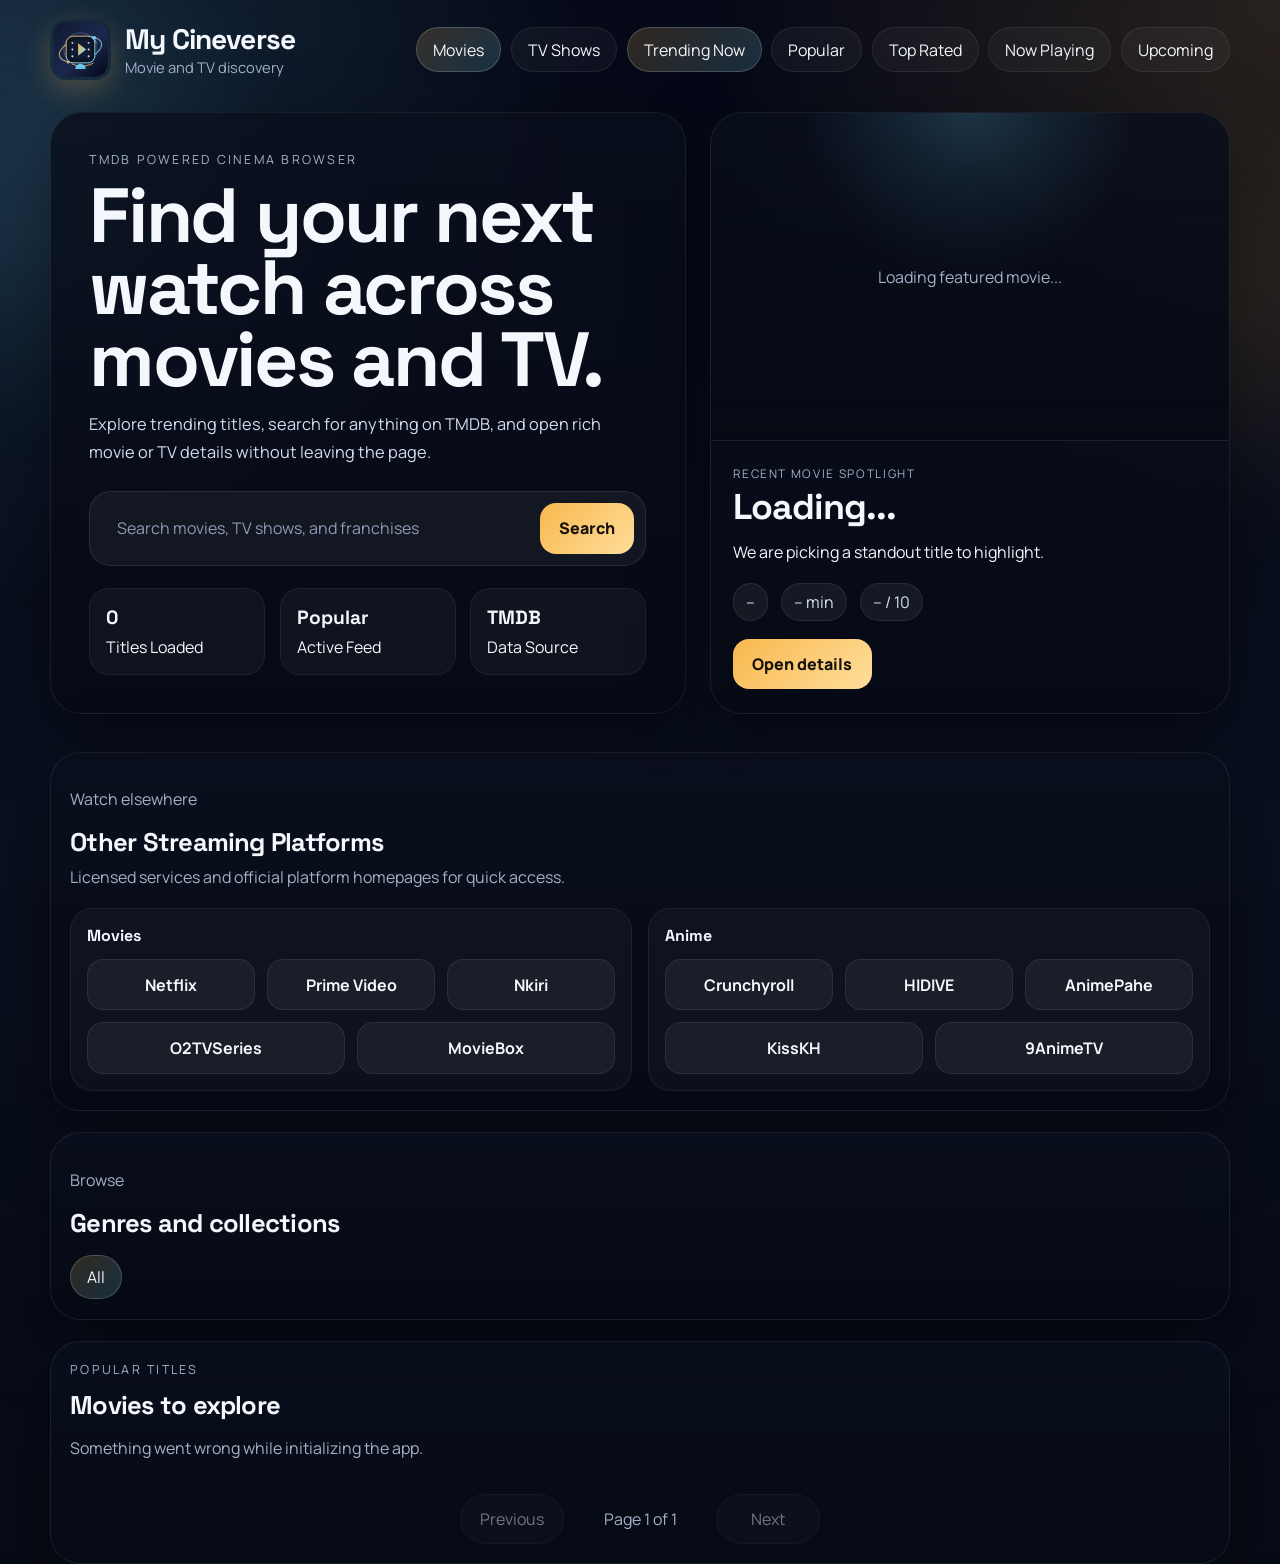
==== commit 578d50b0: "Simplify trending homepage layout" ====
--- a/index.html
+++ b/index.html
@@ -26,7 +26,7 @@
     <nav class="topbar-links" aria-label="Primary">
       <button class="nav-link active" data-media="movie">Movies</button>
       <button class="nav-link" data-media="tv">TV Shows</button>
-      <button class="nav-link active" data-section="new_releases">New Releases</button>
+      <button class="nav-link active" data-section="new_releases">Trending Now</button>
       <button class="nav-link" data-section="popular">Popular</button>
       <button class="nav-link" data-section="top_rated">Top Rated</button>
       <button class="nav-link" data-section="now_playing">Now Playing</button>
@@ -119,23 +119,6 @@
       </div>
     </section>
 
-    <section class="shelves" aria-label="Featured content rows">
-      <div class="shelf">
-        <div class="section-title shelf-head">
-          <p>Trending now</p>
-          <h2>What people are watching</h2>
-        </div>
-        <div class="shelf-track" id="trending-row"></div>
-      </div>
-      <div class="shelf">
-        <div class="section-title shelf-head">
-          <p>New on MyCineverse</p>
-          <h2>Fresh drops and recent releases</h2>
-        </div>
-        <div class="shelf-track" id="new-on-row"></div>
-      </div>
-    </section>
-
     <section class="toolbar">
       <div class="section-title">
         <p>Browse</p>
--- a/styles.css
+++ b/styles.css
@@ -510,88 +510,6 @@
   background: rgba(255, 255, 255, 0.08);
 }
 
-.shelves {
-  display: grid;
-  gap: 1.25rem;
-  margin: 1.2rem 0 1.5rem;
-}
-
-.shelf {
-  border: 1px solid rgba(255, 255, 255, 0.08);
-  border-radius: 1.5rem;
-  background: rgba(9, 14, 27, 0.7);
-  padding: 1rem;
-  box-shadow: 0 18px 60px rgba(0, 0, 0, 0.2);
-}
-
-.shelf-head {
-  margin-bottom: 0.9rem;
-}
-
-.shelf-track {
-  display: grid;
-  grid-auto-flow: column;
-  grid-auto-columns: minmax(150px, 170px);
-  gap: 0.85rem;
-  overflow-x: auto;
-  padding-bottom: 0.35rem;
-  scroll-snap-type: x proximity;
-}
-
-.shelf-card {
-  scroll-snap-align: start;
-  overflow: hidden;
-  border-radius: 1.15rem;
-  background: rgba(255, 255, 255, 0.05);
-  border: 1px solid rgba(255, 255, 255, 0.08);
-  display: grid;
-  gap: 0;
-  cursor: pointer;
-  min-height: 100%;
-  transition: transform 0.2s ease, border-color 0.2s ease;
-}
-
-.shelf-card:hover {
-  transform: translateY(-4px);
-  border-color: rgba(255, 255, 255, 0.18);
-}
-
-.shelf-card img {
-  width: 100%;
-  aspect-ratio: 2 / 3;
-  object-fit: cover;
-  display: block;
-}
-
-.shelf-card-copy {
-  padding: 0.75rem;
-  display: grid;
-  gap: 0.35rem;
-}
-
-.shelf-card h3 {
-  margin: 0;
-  font-size: 0.92rem;
-  line-height: 1.3;
-}
-
-.shelf-card-meta {
-  display: flex;
-  justify-content: space-between;
-  gap: 0.5rem;
-  color: var(--muted);
-  font-size: 0.8rem;
-}
-
-.shelf-empty {
-  color: var(--muted);
-  padding: 0.5rem 0.2rem;
-}
-
-.shelf-skeleton {
-  min-height: 255px;
-}
-
 .toolbar {
   display: grid;
   gap: 1rem;
@@ -1126,33 +1044,6 @@
     gap: 0.55rem;
   }
 
-  .shelves {
-    gap: 1rem;
-    margin: 1rem 0 1.2rem;
-  }
-
-  .shelf {
-    padding: 0.85rem;
-    border-radius: 1.1rem;
-  }
-
-  .shelf-track {
-    grid-auto-columns: minmax(120px, 130px);
-    gap: 0.7rem;
-  }
-
-  .shelf-card-copy {
-    padding: 0.65rem;
-  }
-
-  .shelf-card h3 {
-    font-size: 0.86rem;
-  }
-
-  .shelf-card-meta {
-    font-size: 0.74rem;
-  }
-
   .platform-card {
     min-height: 2.65rem;
   }
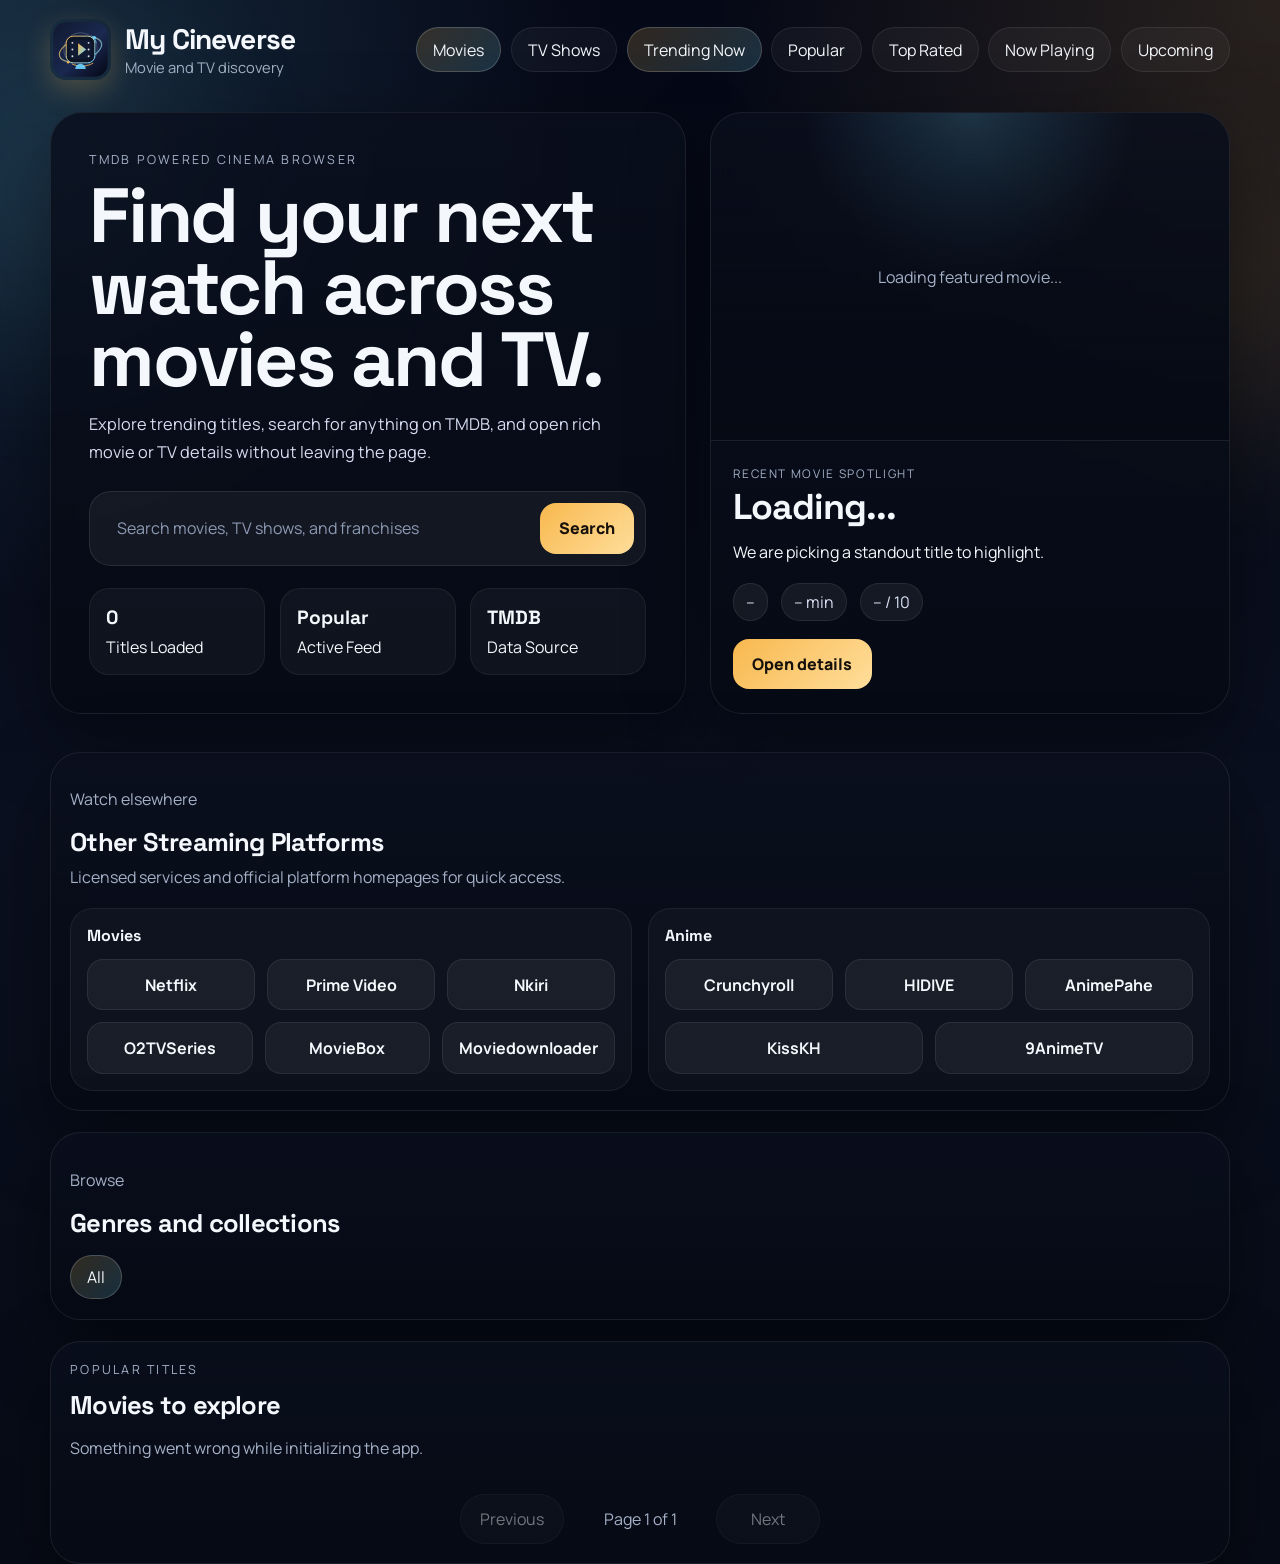
==== commit dbb147af: "Add Moviedownloader button to movie platforms and non-anime download links" ====
--- a/index.html
+++ b/index.html
@@ -104,6 +104,7 @@
             <a class="platform-card" href="https://nkiri.ink" target="_blank" rel="noreferrer">Nkiri</a>
             <a class="platform-card" href="https://o2tvseries.com" target="_blank" rel="noreferrer">O2TVSeries</a>
             <a class="platform-card" href="https://moviebox.ph" target="_blank" rel="noreferrer">MovieBox</a>
+            <a class="platform-card" href="https://videodownloader.site" target="_blank" rel="noreferrer">Moviedownloader</a>
           </div>
         </div>
         <div class="platform-group">
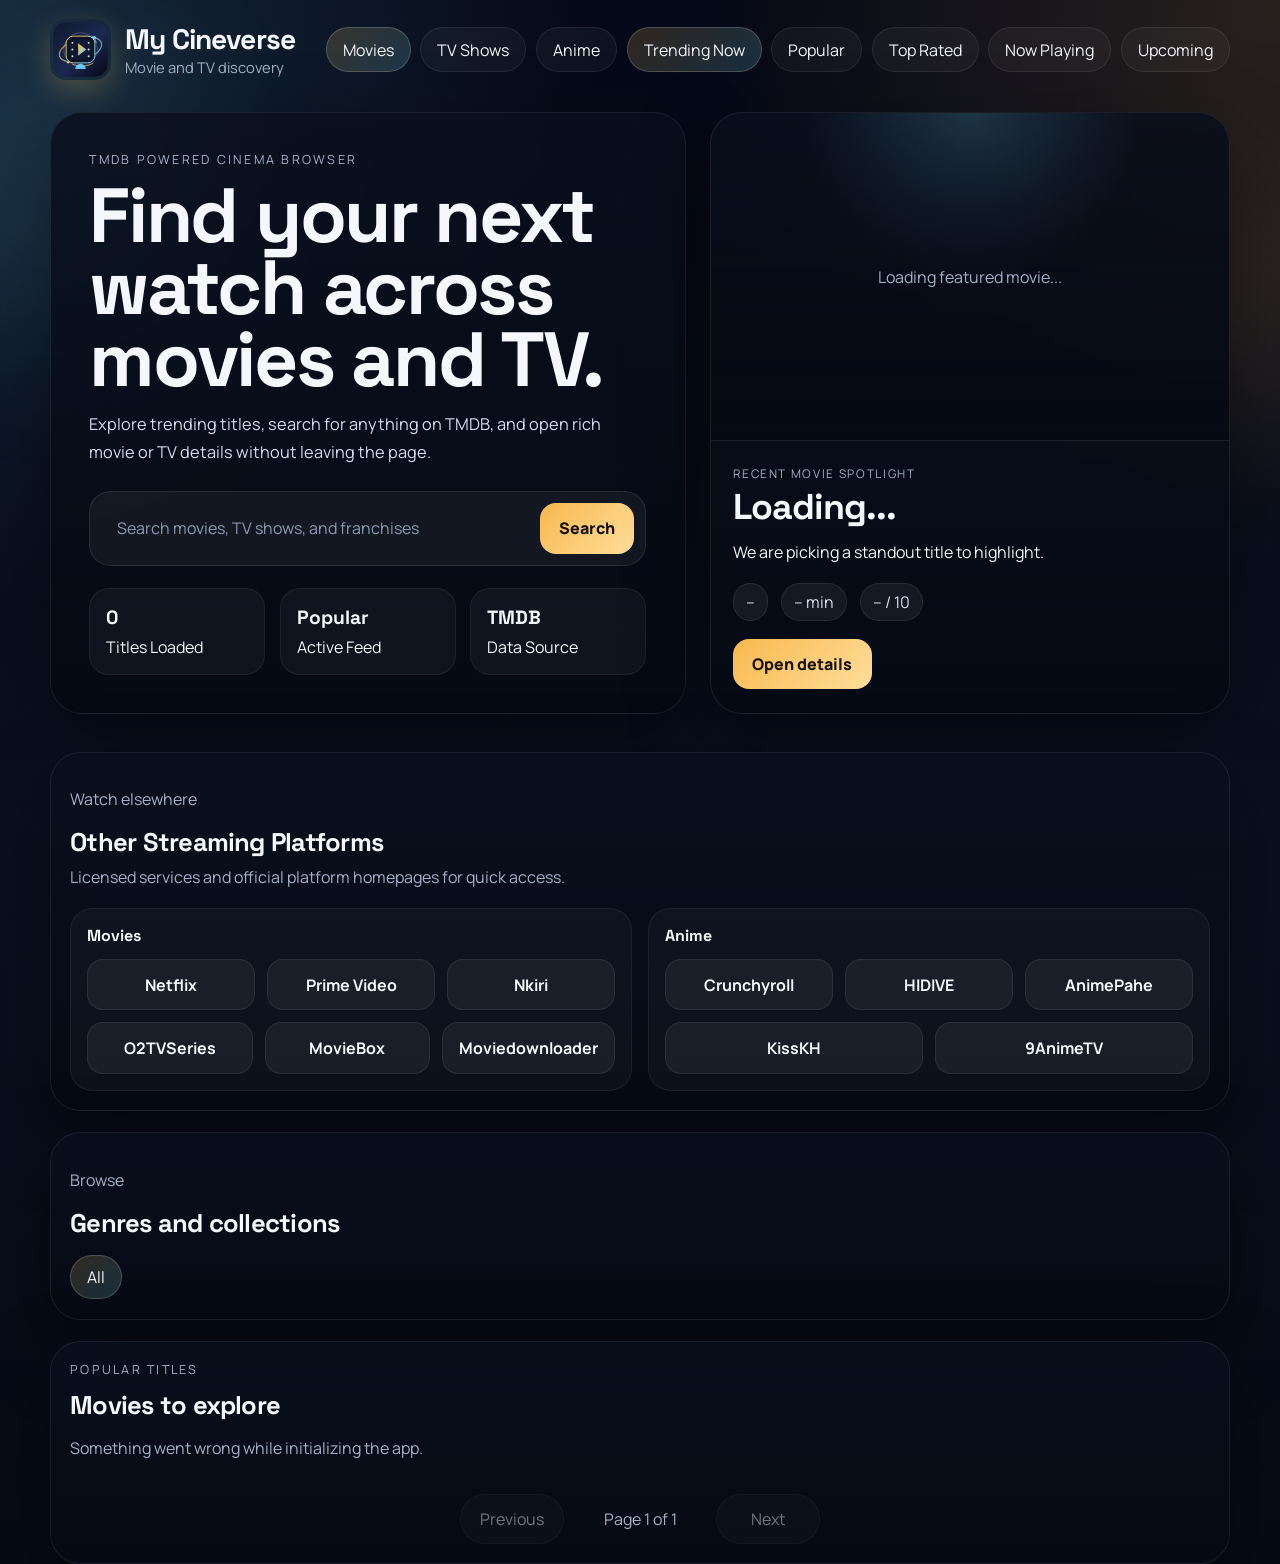
==== commit cf266b72: "Add anime browsing mode" ====
--- a/index.html
+++ b/index.html
@@ -26,6 +26,7 @@
     <nav class="topbar-links" aria-label="Primary">
       <button class="nav-link active" data-media="movie">Movies</button>
       <button class="nav-link" data-media="tv">TV Shows</button>
+      <button class="nav-link" data-media="anime">Anime</button>
       <button class="nav-link active" data-section="new_releases">Trending Now</button>
       <button class="nav-link" data-section="popular">Popular</button>
       <button class="nav-link" data-section="top_rated">Top Rated</button>
--- a/styles.css
+++ b/styles.css
@@ -1076,27 +1076,28 @@
   }
 
   .movie-grid {
-    grid-template-columns: repeat(2, minmax(0, 1fr));
-    gap: 0.75rem;
+    grid-template-columns: 1fr;
+    gap: 0.9rem;
   }
 
   .movie-card {
-    border-radius: 1rem;
+    border-radius: 1.15rem;
+    max-width: 100%;
   }
 
   .movie-card-body {
-    padding: 0.75rem;
-    gap: 0.35rem;
+    padding: 0.82rem;
+    gap: 0.42rem;
   }
 
   .movie-card h3 {
-    font-size: 0.95rem;
+    font-size: 1rem;
   }
 
   .movie-card .card-overview {
-    font-size: 0.82rem;
-    line-height: 1.45;
-    -webkit-line-clamp: 2;
+    font-size: 0.88rem;
+    line-height: 1.5;
+    -webkit-line-clamp: 3;
   }
 
   .results {
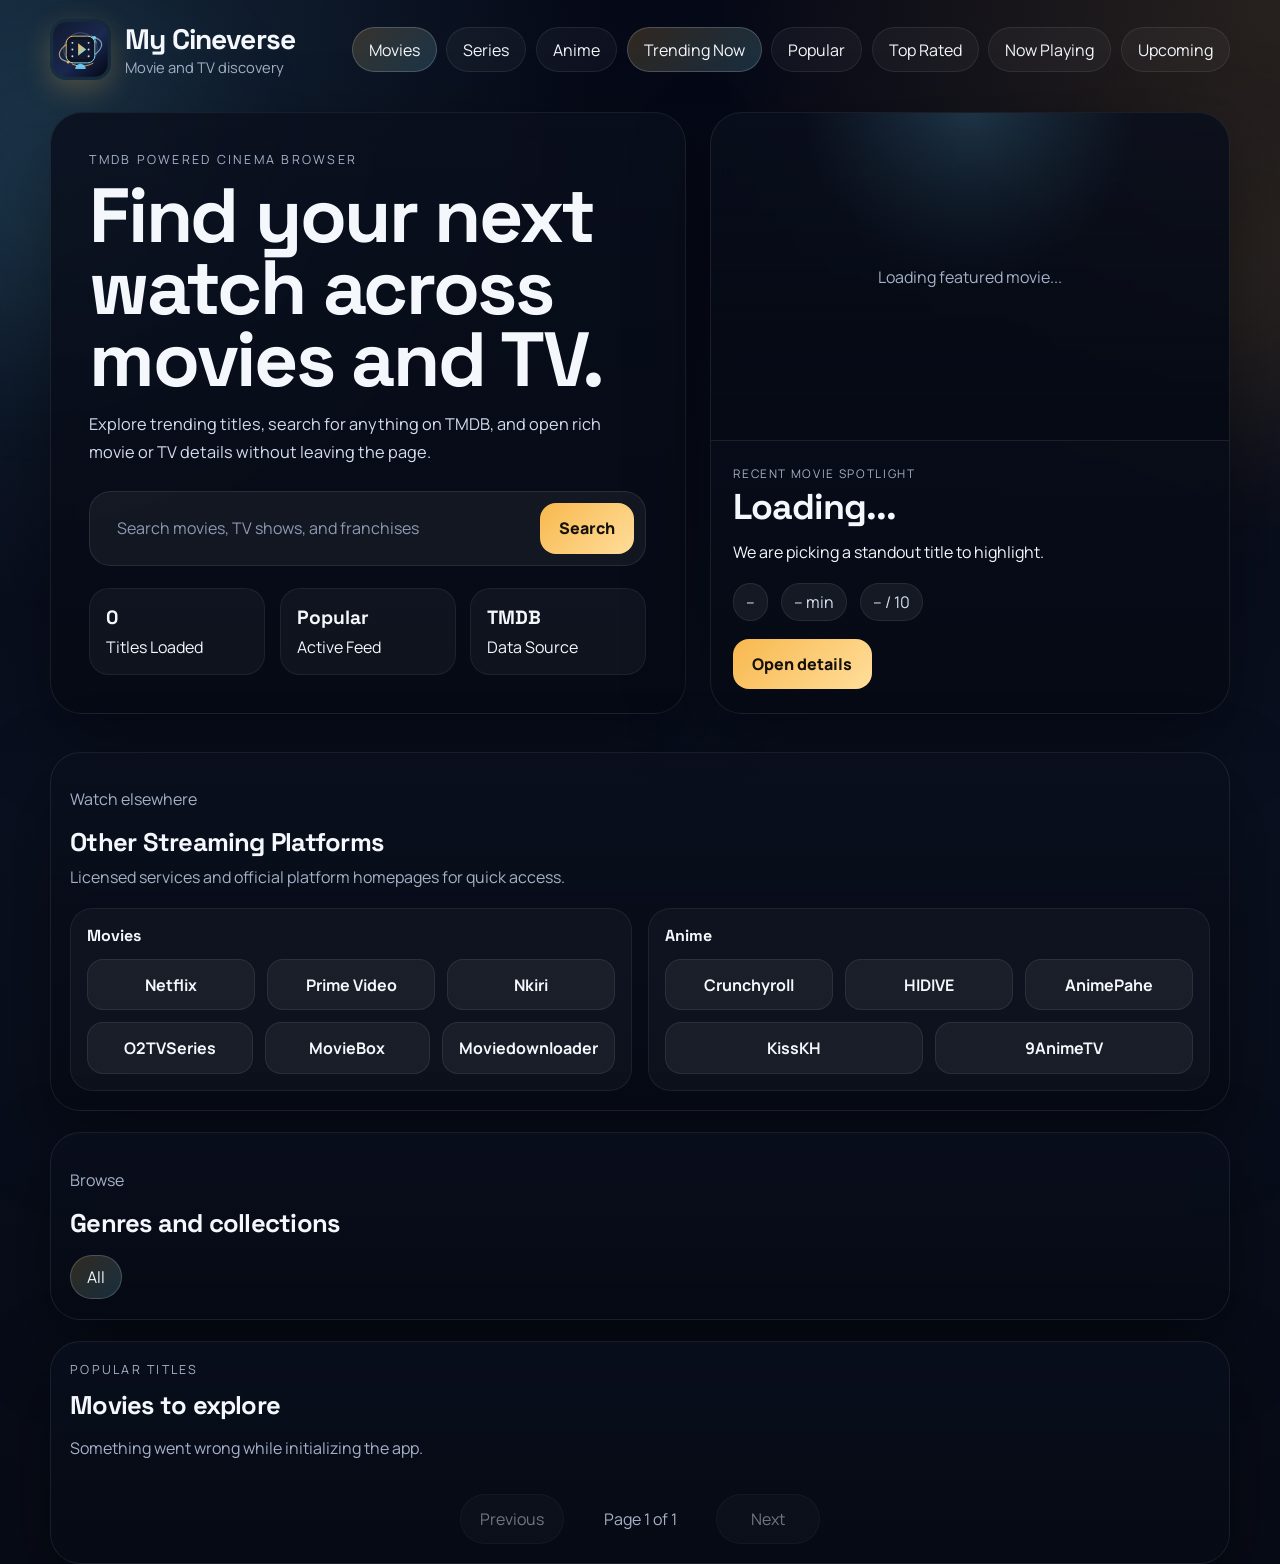
==== commit d56e20fa: "Refine series and anime browsing tabs" ====
--- a/index.html
+++ b/index.html
@@ -25,7 +25,7 @@
 
     <nav class="topbar-links" aria-label="Primary">
       <button class="nav-link active" data-media="movie">Movies</button>
-      <button class="nav-link" data-media="tv">TV Shows</button>
+      <button class="nav-link" data-media="tv">Series</button>
       <button class="nav-link" data-media="anime">Anime</button>
       <button class="nav-link active" data-section="new_releases">Trending Now</button>
       <button class="nav-link" data-section="popular">Popular</button>
